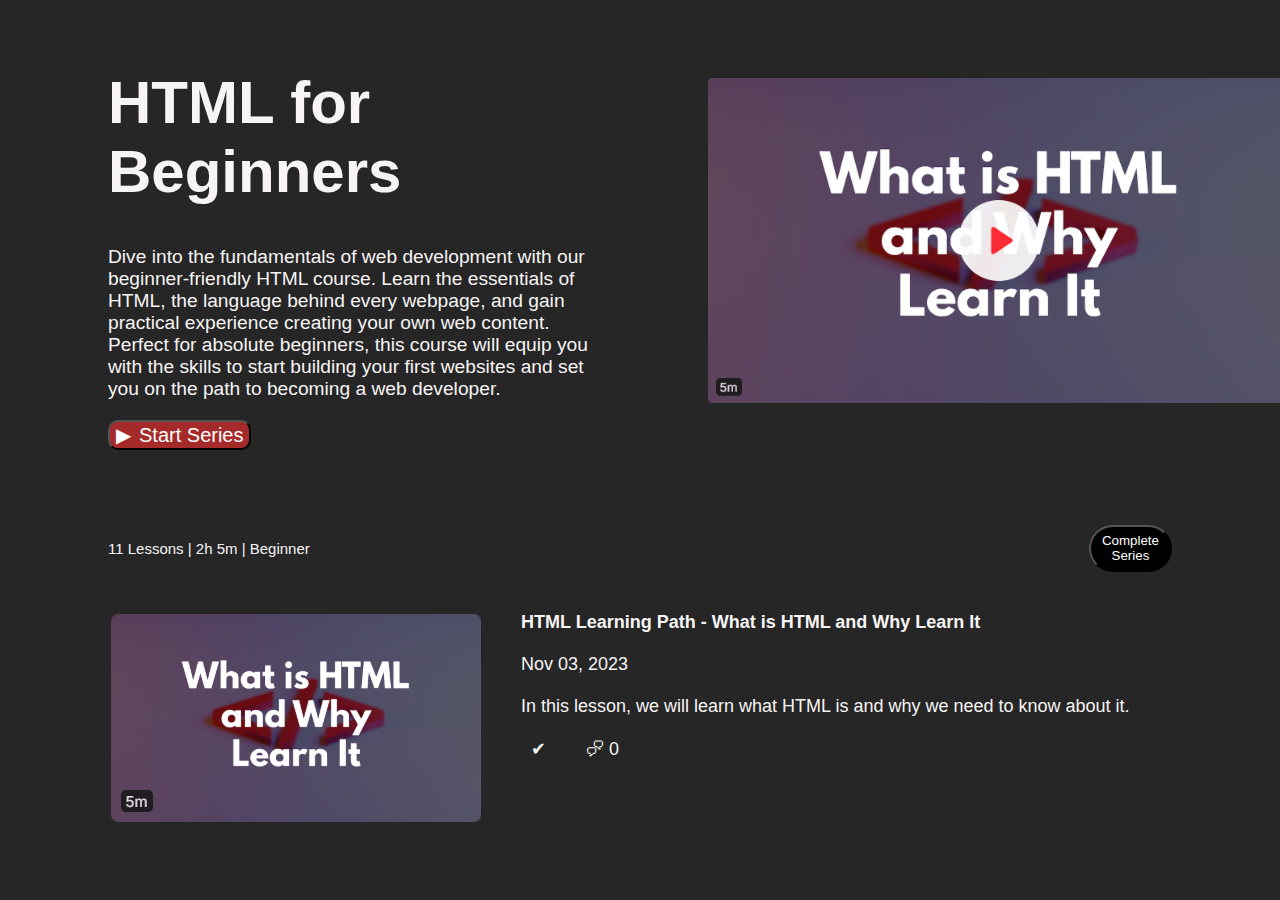
==== Exp-3/index.html @ 5dab1b87 "Add Exp-1, Exp-2, and Exp-3 folders" ====
<!DOCTYPE html>
<html lang="en">
<head>
    <meta charset="UTF-8">
    <meta name="viewport" content="width=device-width, initial-scale=1.0">
    <title>Document</title>
    <link rel="stylesheet" href="style.css">
</head>
<body>
    <div class="container">
        <div class="text-content">
            <h1>HTML for Beginners</h1>
            <p>Dive into the fundamentals of web development with our beginner-friendly HTML course. Learn the essentials of HTML, the language behind every webpage, and gain practical experience creating your own web content. Perfect for absolute beginners, this course will equip you with the skills to start building your first websites and set you on the path to becoming a web developer.</p>
            <button>Start Series</button>
        </div>
        <div class="image-content">
            <img src="./image.png" alt="HTML and Why Learn It">
        </div>
    </div>
    <div class = "A">
    <p>11 Lessons | 2h 5m | Beginner</p>
    <button>Complete Series</button>
    </div>
    <div class="box">
        <img src="./img2.png" alt="nothing">
        <pre><b>HTML Learning Path - What is HTML and Why Learn It</b>

Nov 03, 2023

In this lesson, we will learn what HTML is and why we need to know about it.

  &#10004;        &#x1F5EA; 0
        </pre>
        
    </div>
</body>
</html>
---- Exp-3/style.css ----
body {
    font-family: Arial, sans-serif;
    padding-left: 100px;
    padding-right: 100px;
    padding-top: 20px;
    background-color: hsl(0, 0%, 15%);
    color: hsl(0, 11%, 96%);
    font-size: larger;
}
h1{
    font-size: 60px;
}
p{
    width: 500px;
}
.container{
    display: flex;
}
.image-content img{
    height: 325px;
    margin-top: 50px;
    margin-left: 100px;
}
.text-content button{
    background-color: brown;
    border-radius: 10px;
    color: white;
    font-size: 20px;
    text-align: center;
}
.text-content button::before{
    content: '▶';
    margin-right: 8px;
}
.A{ 
    display: flex;
    font-size: 15px;
    padding-top: 75px;
}
.A button{
    background-color: black;
    color: white;
    border-radius: 50px;
    margin-left: 640px;
}
.box{
    display: flex;
}
.box img{
    margin-top: 40px;
}
.box pre{
    margin-top: 40px;
    margin-left: 40px;
    font-size: large;
    font-family: Arial, sans-serif;
}
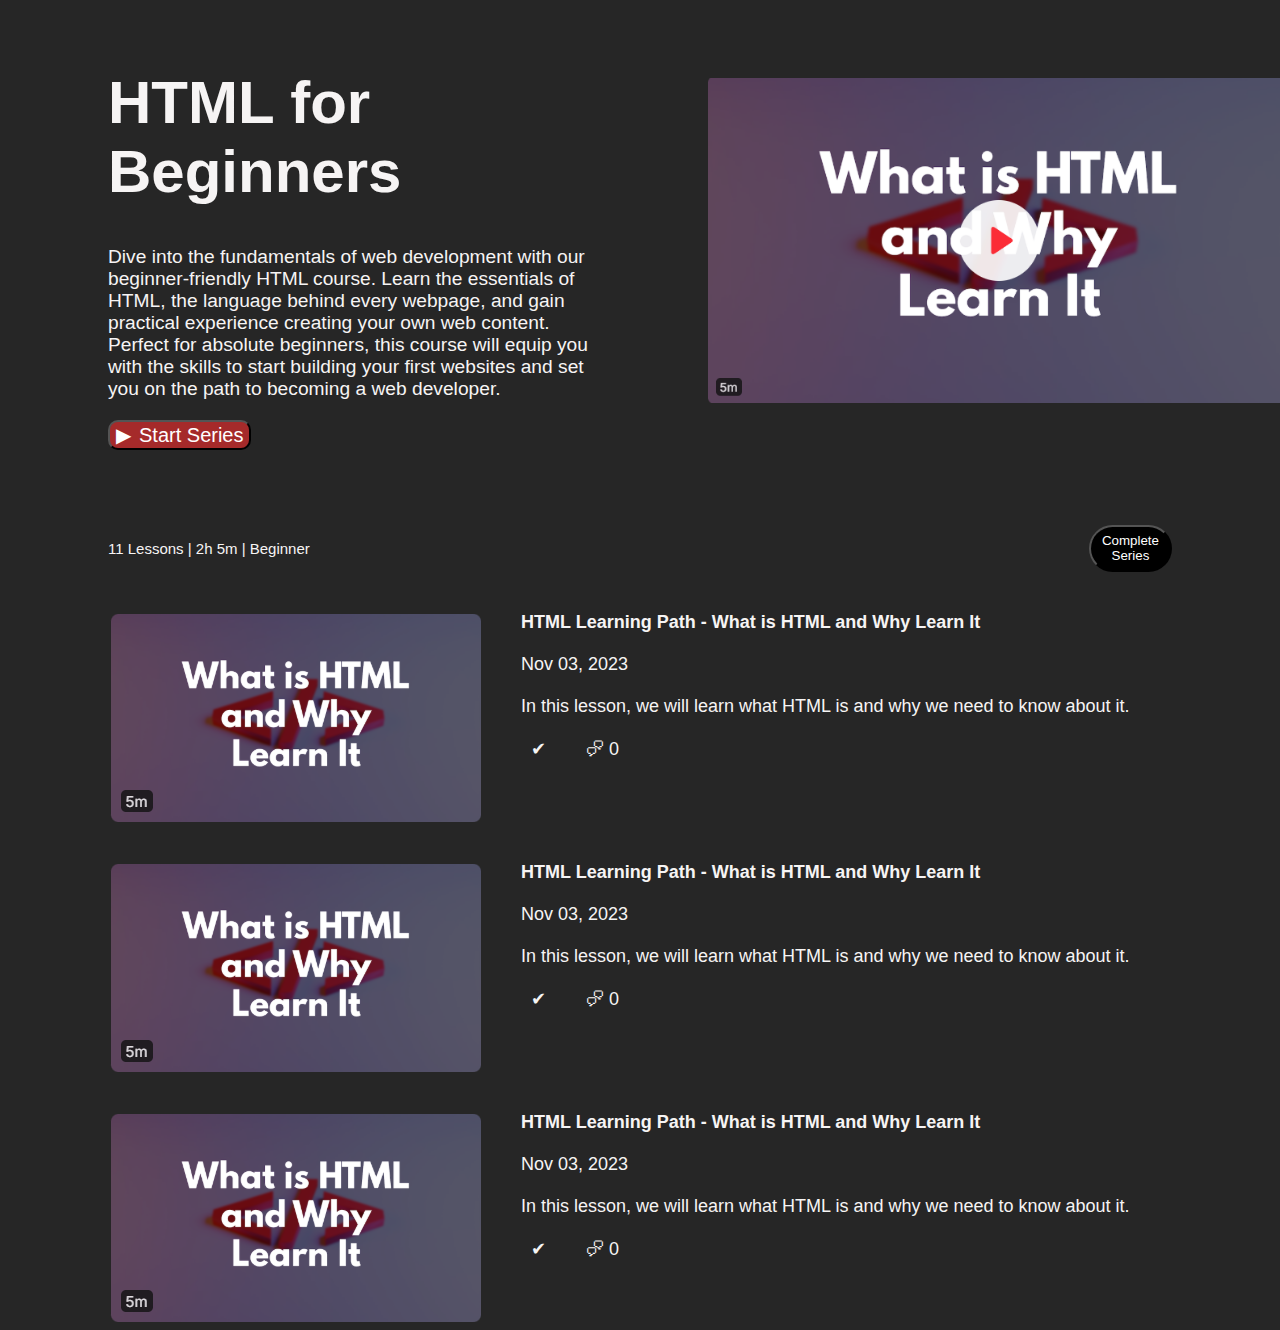
==== commit 1ab1a1c5: "modifying exp-3 and adding Exp-4" ====
--- a/Exp-3/index.html
+++ b/Exp-3/index.html
@@ -31,7 +31,28 @@
 
   &#10004;        &#x1F5EA; 0
         </pre>
-        
+    </div>
+    <div class="box">
+        <img src="./img2.png" alt="nothing">
+        <pre><b>HTML Learning Path - What is HTML and Why Learn It</b>
+
+Nov 03, 2023
+
+In this lesson, we will learn what HTML is and why we need to know about it.
+
+  &#10004;        &#x1F5EA; 0
+        </pre>
+    </div>
+    <div class="box">
+        <img src="./img2.png" alt="nothing">
+        <pre><b>HTML Learning Path - What is HTML and Why Learn It</b>
+
+Nov 03, 2023
+
+In this lesson, we will learn what HTML is and why we need to know about it.
+
+  &#10004;        &#x1F5EA; 0
+        </pre>
     </div>
 </body>
 </html>